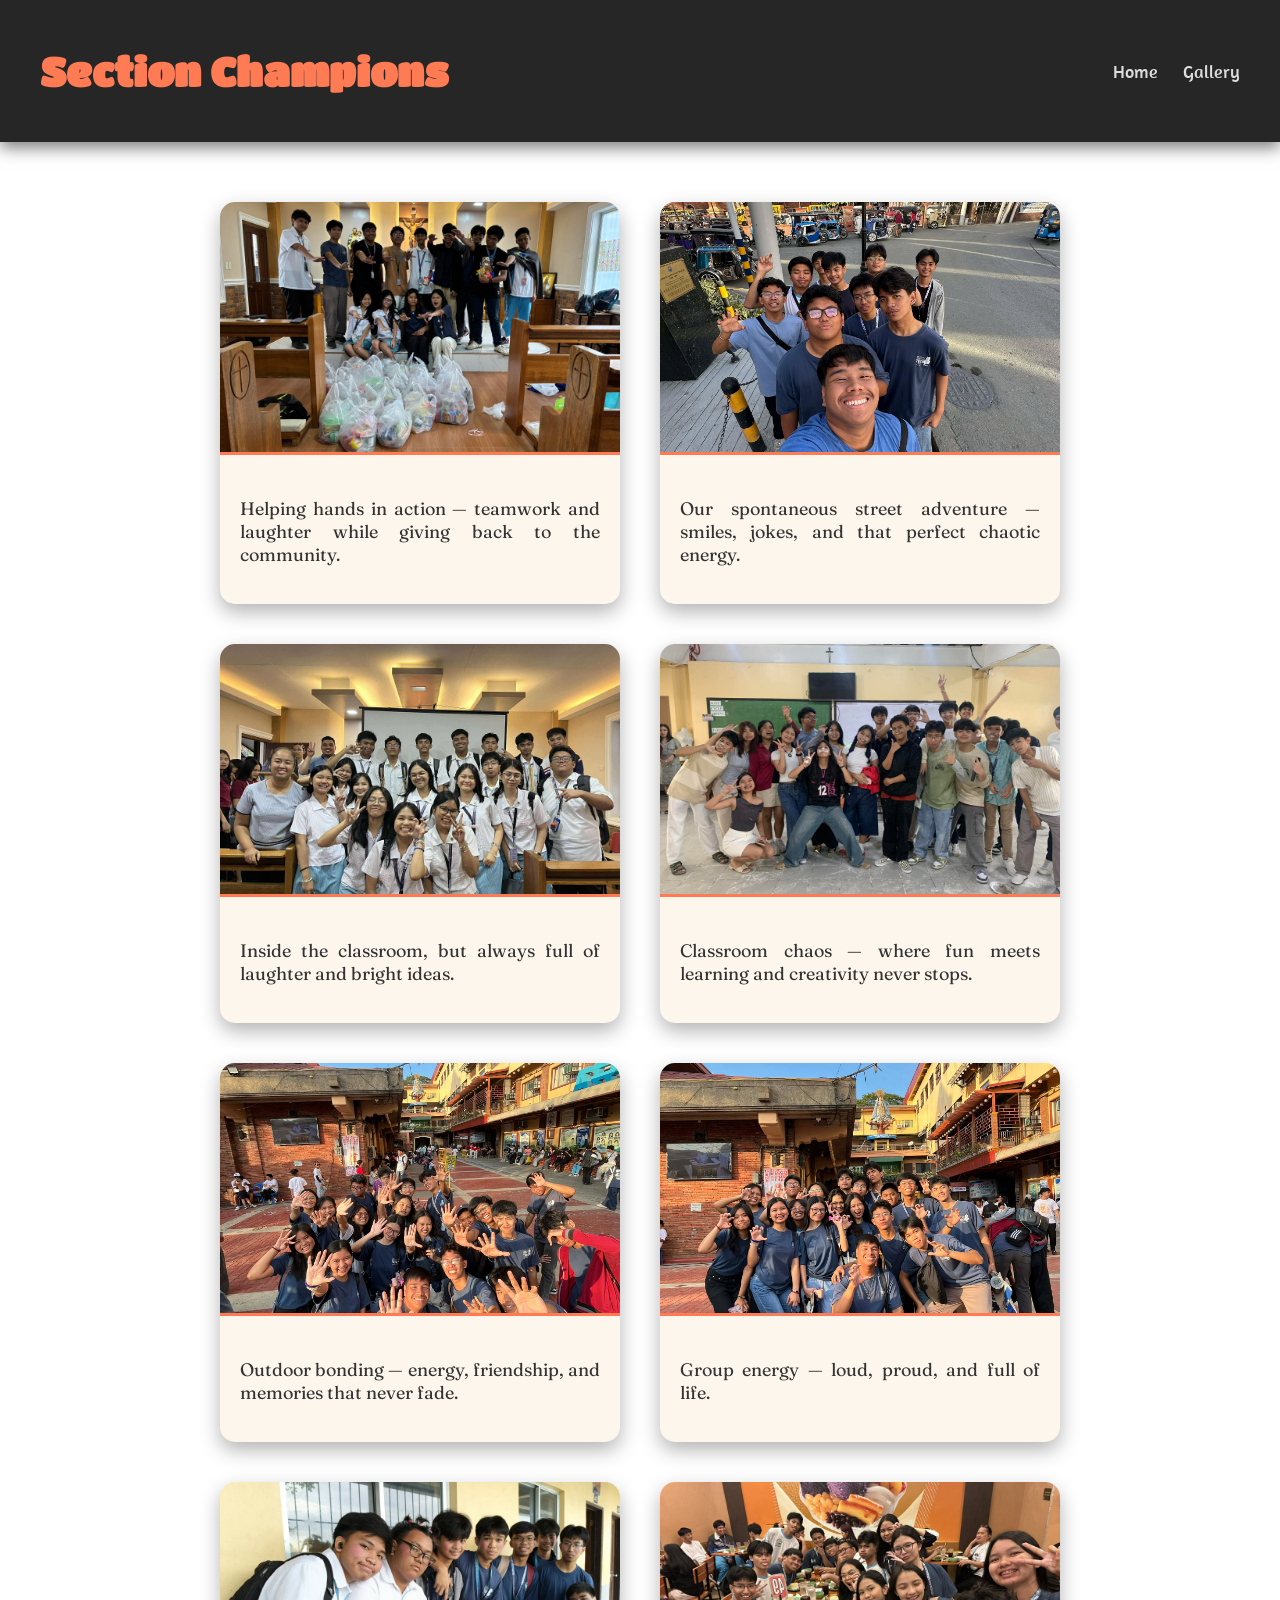
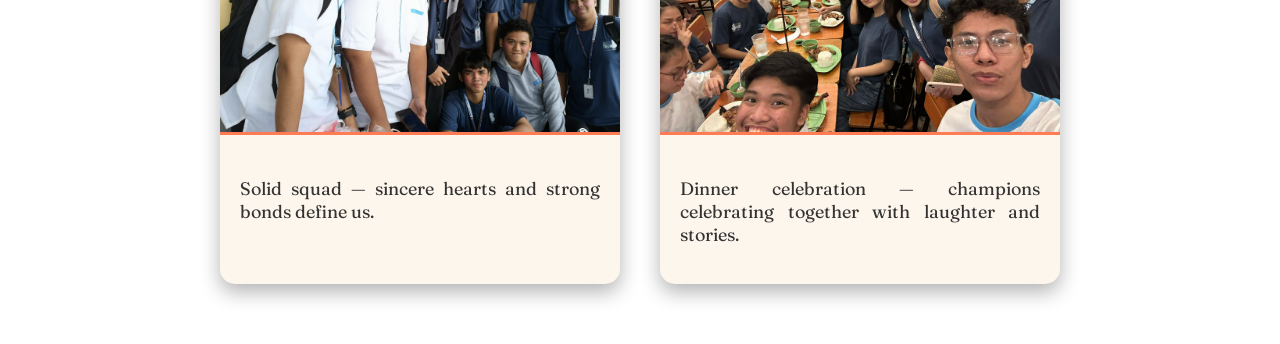
==== gallery.html @ e316a463 "Add files via upload" ====
<!DOCTYPE html>
<html lang="en">
<head>
  <meta charset="UTF-8">
  <title>Section Champions - Gallery</title>
  <link rel="stylesheet" href="style.css">
  <link href="https://fonts.googleapis.com/css2?family=Titan+One&family=Amaranth&family=Fraunces&display=swap" rel="stylesheet">
</head>
<body>
  <header>
    <nav>
      <h1>Section Champions</h1>
      <ul>
        <li><a href="index.html">Home</a></li>
        <li><a href="gallery.html">Gallery</a></li>
      </ul>
    </nav>
  </header>

  <section class="gallery">
    <div class="photo-card" onclick="openModal('image1')">
      <img src="image1.jpg" alt="Helping Hands">
      <p>Helping hands in action — teamwork and laughter while giving back to the community.</p>
    </div>

    <div class="photo-card" onclick="openModal('image2')">
      <img src="image2.jpg" alt="Street Adventure">
      <p>Our spontaneous street adventure — smiles, jokes, and that perfect chaotic energy.</p>
    </div>

    <div class="photo-card" onclick="openModal('image3')">
      <img src="image3.jpg" alt="Class Unity">
      <p>Inside the classroom, but always full of laughter and bright ideas.</p>
    </div>

    <div class="photo-card" onclick="openModal('image4')">
      <img src="image4.jpg" alt="Classroom Chaos">
      <p>Classroom chaos — where fun meets learning and creativity never stops.</p>
    </div>

    <div class="photo-card" onclick="openModal('image6')">
      <img src="image6.jpg" alt="Outdoor Bonding">
      <p>Outdoor bonding — energy, friendship, and memories that never fade.</p>
    </div>

    <div class="photo-card" onclick="openModal('image7')">
      <img src="image7.jpg" alt="Group Energy">
      <p>Group energy — loud, proud, and full of life.</p>
    </div>

    <div class="photo-card" onclick="openModal('image8')">
      <img src="image8.jpg" alt="Solid Squad">
      <p>Solid squad — sincere hearts and strong bonds define us.</p>
    </div>

    <div class="photo-card" onclick="openModal('image9')">
      <img src="image9.jpg" alt="Dinner Celebration">
      <p>Dinner celebration — champions celebrating together with laughter and stories.</p>
    </div>
  </section>

  <div id="modal" class="modal">
    <span class="close" onclick="closeModal()">&times;</span>
    <div class="modal-content">
      <img id="modal-img" src="" alt="">
      <div class="modal-text">
        <h2 id="modal-title"></h2>
        <p id="modal-desc"></p>
      </div>
    </div>
  </div>

  <script>
  const descriptions = {
    image1: {title: "Helping Hands", desc: "Teamwork and laughter while giving back to the community."},
    image2: {title: "Street Adventure", desc: "Spontaneous smiles, jokes, and that perfect chaotic energy."},
    image3: {title: "Class Unity", desc: "Inside the classroom, full of laughter and bright ideas."},
    image4: {title: "Classroom Chaos", desc: "Where fun meets learning and creativity never stops."},
    image6: {title: "Outdoor Bonding", desc: "Energy, friendship, and memories that never fade."},
    image7: {title: "Group Energy", desc: "Loud, proud, and full of life."},
    image8: {title: "Solid Squad", desc: "Sincere hearts and strong bonds define us."},
    image9: {title: "Dinner Celebration", desc: "Champions celebrating together with laughter and stories."}
  };

  function openModal(id) {
    const modal = document.getElementById('modal');
    const modalImg = document.getElementById('modal-img');
    const modalTitle = document.getElementById('modal-title');
    const modalDesc = document.getElementById('modal-desc');

    modal.style.display = 'flex';
    modalImg.src = id + '.jpg';
    modalTitle.textContent = descriptions[id].title;
    modalDesc.textContent = descriptions[id].desc;
    document.body.classList.add('modal-open');
    document.documentElement.classList.add('modal-open');
  }

  function closeModal() {
    document.getElementById('modal').style.display = 'none';
    document.body.classList.remove('modal-open');
    document.documentElement.classList.remove('modal-open');
  }
</script>

</body>
</html>
---- style.css ----
body {
  margin: 0;
  font-family: 'Fraunces', serif;
  color: #f5f5f5;
  position: relative;
  overflow-x: hidden;
}

body::-webkit-scrollbar {
  display: none;
}

body::before {
  content: "";
  position: fixed;
  top: 0; left: 0;
  width: 100%; height: 100%;
  background: url('background.jpg') no-repeat center center fixed;
  background-size: cover;
  filter: blur(8px) brightness(0.7);
  z-index: -1;
}

header nav {
  display: flex;
  justify-content: space-between;
  align-items: center;
  background-color: rgba(0,0,0,0.85);
  padding: 15px 40px;
  box-shadow: 0 6px 15px rgba(0,0,0,0.5);
}

header h1 {
  font-family: 'Titan One', cursive;
  font-size: 40px;
  color: #ff7b54;
}

header ul {
  list-style: none;
  display: flex;
  gap: 25px;
}

header ul li a {
  text-decoration: none;
  font-family: 'Amaranth', sans-serif;
  font-size: 18px;
  color: #ddd;
  transition: color 0.3s ease;
}

header ul li a:hover {
  color: #ff7b54;
}

.about-container {
  display: flex;
  align-items: center;
  justify-content: center;
  gap: 50px;
  padding: 80px 60px;
  max-width: 1200px;
  margin: 0 auto;
}

.about-image img {
  width: 450px;
  height: auto;
  border-radius: 20px;
  box-shadow: 0 15px 30px rgba(0,0,0,0.7);
  border: 3px solid #ff7b54;
}

.about-text {
  max-width: 600px;
  background-color: rgba(0,0,0,1);
  border: 4px solid #ff7b54;
  border-radius: 20px;
  padding: 40px;
  box-shadow: 0 15px 30px rgba(0,0,0,0.8);
}

.about-text h2 {
  font-family: 'Titan One', cursive;
  font-size: 55px;
  color: #ff7b54;
  margin-bottom: 25px;
  text-align: center;
}

.about-text p {
  font-family: 'Amaranth', sans-serif;
  font-size: 24px;
  line-height: 2;
  color: #fff;
  text-align: justify;
}

.gallery {
  display: flex;
  flex-wrap: wrap;
  justify-content: center;
  gap: 40px;
  padding: 60px 40px;
}

.photo-card {
  width: 400px;
  background-color: #fdf6ec;
  border-radius: 15px;
  box-shadow: 0 8px 20px rgba(0,0,0,0.3);
  overflow: hidden;
  transition: transform 0.3s ease, box-shadow 0.3s ease;
}

.photo-card:hover {
  transform: translateY(-10px);
  box-shadow: 0 15px 30px rgba(0,0,0,0.4);
}

.photo-card img {
  width: 100%;
  height: 250px;
  object-fit: cover;
  border-bottom: 3px solid #ff7b54;
}

.photo-card p {
  font-family: 'Fraunces', serif;
  font-size: 18px;
  color: #333;
  padding: 20px;
  text-align: justify;
}

.modal {
  display: none;
  position: fixed;
  z-index: 10;
  left: 0;
  top: 0;
  width: 100%;
  height: 100%;
  background-color: rgba(0,0,0,0.85);
  justify-content: center;
  align-items: center;
}

.modal-content {
  display: flex;
  background-color: #fdf6ec;
  border-radius: 20px;
  overflow: hidden;
  width: 85%;
  max-width: 1000px;
  box-shadow: 0 20px 40px rgba(0,0,0,0.7);
}

.modal-content img {
  width: 50%;
  object-fit: cover;
  border-right: 3px solid #ff7b54;
}

.modal-text {
  padding: 40px;
  width: 50%;
}

.modal-text h2 {
  font-family: 'Titan One', cursive;
  color: #ff7b54;
  font-size: 36px;
  margin-bottom: 15px;
}

.modal-text p {
  font-family: 'Fraunces', serif;
  font-size: 18px;
  color: #333;
  line-height: 1.8;
}

.close {
  position: absolute;
  top: 20px;
  right: 40px;
  font-size: 45px;
  color: #fff;
  cursor: pointer;
  font-weight: bold;
  transition: color 0.3s ease;
}

.close:hover {
  color: #ff7b54;
}

body.modal-open {
  overflow: hidden;
}

html.modal-open {
  overflow: hidden;
}
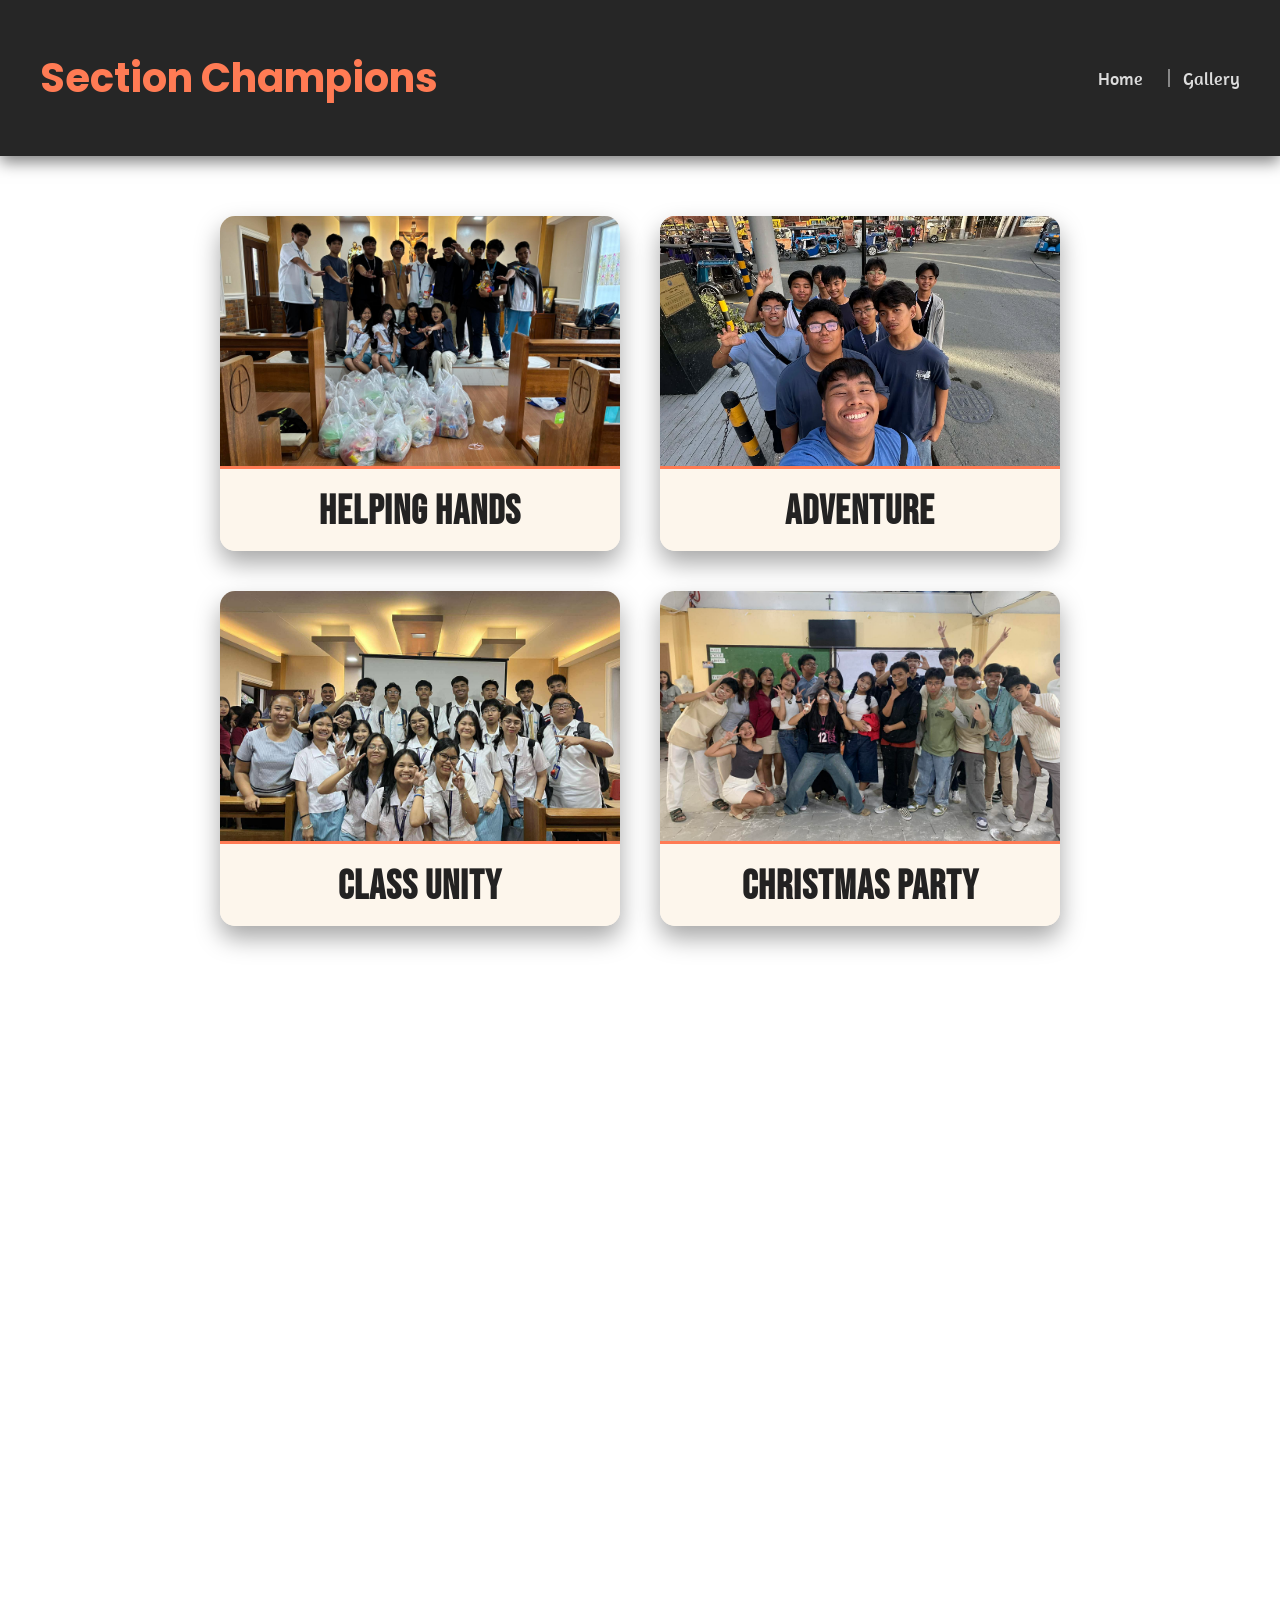
==== commit 17c2846b: "Add files via upload" ====
--- a/gallery.html
+++ b/gallery.html
@@ -5,6 +5,8 @@
   <title>Section Champions - Gallery</title>
   <link rel="stylesheet" href="style.css">
   <link href="https://fonts.googleapis.com/css2?family=Titan+One&family=Amaranth&family=Fraunces&display=swap" rel="stylesheet">
+  <link href="https://fonts.googleapis.com/css2?family=Poppins:wght@600&family=Inter:wght@400&display=swap" rel="stylesheet">
+  <link href="https://fonts.googleapis.com/css2?family=Titan+One&family=Bebas+Neue&display=swap" rel="stylesheet"
 </head>
 <body>
   <header>
@@ -20,42 +22,42 @@
   <section class="gallery">
     <div class="photo-card" onclick="openModal('image1')">
       <img src="image1.jpg" alt="Helping Hands">
-      <p>Helping hands in action — teamwork and laughter while giving back to the community.</p>
+      <h1>Helping hands</h1>
     </div>
 
     <div class="photo-card" onclick="openModal('image2')">
       <img src="image2.jpg" alt="Street Adventure">
-      <p>Our spontaneous street adventure — smiles, jokes, and that perfect chaotic energy.</p>
+      <h1> Adventure </h1>
     </div>
 
     <div class="photo-card" onclick="openModal('image3')">
       <img src="image3.jpg" alt="Class Unity">
-      <p>Inside the classroom, but always full of laughter and bright ideas.</p>
+      <h1> Class Unity </h1>
     </div>
 
     <div class="photo-card" onclick="openModal('image4')">
       <img src="image4.jpg" alt="Classroom Chaos">
-      <p>Classroom chaos — where fun meets learning and creativity never stops.</p>
+      <h1> Christmas Party </h1>
     </div>
 
     <div class="photo-card" onclick="openModal('image6')">
       <img src="image6.jpg" alt="Outdoor Bonding">
-      <p>Outdoor bonding — energy, friendship, and memories that never fade.</p>
+      <h1> Fiesta Procession </h1>
     </div>
 
     <div class="photo-card" onclick="openModal('image7')">
       <img src="image7.jpg" alt="Group Energy">
-      <p>Group energy — loud, proud, and full of life.</p>
+      <h1> Group energy </h1>
     </div>
 
     <div class="photo-card" onclick="openModal('image8')">
       <img src="image8.jpg" alt="Solid Squad">
-      <p>Solid squad — sincere hearts and strong bonds define us.</p>
+      <h1> Solid Squad </h1>
     </div>
 
     <div class="photo-card" onclick="openModal('image9')">
       <img src="image9.jpg" alt="Dinner Celebration">
-      <p>Dinner celebration — champions celebrating together with laughter and stories.</p>
+      <h1> Lunch Celebration </h1>
     </div>
   </section>
 
@@ -72,14 +74,21 @@
 
   <script>
   const descriptions = {
-    image1: {title: "Helping Hands", desc: "Teamwork and laughter while giving back to the community."},
-    image2: {title: "Street Adventure", desc: "Spontaneous smiles, jokes, and that perfect chaotic energy."},
-    image3: {title: "Class Unity", desc: "Inside the classroom, full of laughter and bright ideas."},
-    image4: {title: "Classroom Chaos", desc: "Where fun meets learning and creativity never stops."},
-    image6: {title: "Outdoor Bonding", desc: "Energy, friendship, and memories that never fade."},
-    image7: {title: "Group Energy", desc: "Loud, proud, and full of life."},
-    image8: {title: "Solid Squad", desc: "Sincere hearts and strong bonds define us."},
-    image9: {title: "Dinner Celebration", desc: "Champions celebrating together with laughter and stories."}
+    image1: {title: "Helping Hands", desc: "A group of classmates gather in a chapel, surrounded by bags of donations, smiling as they work together. This moment reflects being service oriented and responsible, showing how teamwork and faith can turn small efforts into meaningful impact for the community."},
+
+    image2: {title: "Street Adventure", desc: "Friends walk together down the street, laughing and enjoying the spontaneity of the day. It’s a carefree moment that highlights the joy of being truthful and genuine with one another, living responsibly while embracing the fun of being young."},
+
+    image3: {title: "Class Unity", desc: "Inside the classroom, students sit together, sharing ideas and laughter. This scene reflects being hardworking and responsible, balancing fun with dedication to learning, and showing how unity makes challenges easier to face."},
+
+    image4: {title: "Christmas Party", desc: "The section celebrates Christmas with decorations, food, and laughter. It’s a joyful gathering rooted in gratitude, reflecting a God‑fearing spirit and the value of fellowship, where kindness and service shine through in simple acts of sharing."},
+    
+    image6: {title: "Fiesta Procession", desc: "Students join a lively procession, walking together in celebration of tradition. This moment connects to being truthful and service‑oriented, honoring culture with sincerity and showing respect for community responsibilities."},
+
+    image7: {title: "Group Energy", desc: "Everyone poses together with loud cheers and playful gestures, radiating positivity. This picture reflects being hardworking and responsible, showing that energy and enthusiasm are just as important as perseverance in building strong bonds."},
+
+    image8: {title: "Solid Squad", desc: "Friends stand side by side, united and confident. This moment reflects truthfulness and responsibility, showing loyalty, honesty, and the strength of a group that supports one another through challenges."},
+
+    image9: {title: "Dinner Celebration", desc: "Around a table filled with food, classmates laugh and share stories. This scene reflects a God‑fearing gratitude and a responsible fellowship, where sharing meals becomes a way to celebrate blessings and strengthen friendships."}
   };
 
   function openModal(id) {
@@ -101,6 +110,24 @@
     document.body.classList.remove('modal-open');
     document.documentElement.classList.remove('modal-open');
   }
+
+  const cards = document.querySelectorAll('.photo-card');
+
+  const observer = new IntersectionObserver(entries => {
+    entries.forEach(entry => {
+      if (entry.isIntersecting && !entry.target.classList.contains('show')) {
+        const index = Array.from(cards).indexOf(entry.target);
+        setTimeout(() => {
+          entry.target.classList.add('show');
+        }, index * 180);
+        observer.unobserve(entry.target);
+      }
+    });
+  }, { threshold: 0.2 });
+
+  cards.forEach(card => {
+    observer.observe(card);
+  });
 </script>
 
 </body>
--- a/style.css
+++ b/style.css
@@ -21,6 +21,12 @@
   z-index: -1;
 }
 
+header {
+  position: sticky;   /* makes the whole header stick */
+  top: 0;             /* stick to the very top */
+  z-index: 1000;      /* keep it above other content */
+}
+
 header nav {
   display: flex;
   justify-content: space-between;
@@ -30,8 +36,9 @@
   box-shadow: 0 6px 15px rgba(0,0,0,0.5);
 }
 
+
 header h1 {
-  font-family: 'Titan One', cursive;
+  font-family: 'Poppins', sans-serif;
   font-size: 40px;
   color: #ff7b54;
 }
@@ -40,6 +47,22 @@
   list-style: none;
   display: flex;
   gap: 25px;
+}
+
+header ul li + li {
+  position: relative;
+  padding-left: 15px;
+}
+
+header ul li + li::before {
+  content: "";
+  position: absolute;
+  left: 0;
+  top: 50%;
+  transform: translateY(-50%);
+  height: 18px;
+  width: 1.5px;
+  background-color: rgba(255, 255, 255, 0.45);
 }
 
 header ul li a {
@@ -82,7 +105,7 @@
 }
 
 .about-text h2 {
-  font-family: 'Titan One', cursive;
+  font-family: 'Inter', sans-serif;
   font-size: 55px;
   color: #ff7b54;
   margin-bottom: 25px;
@@ -90,7 +113,7 @@
 }
 
 .about-text p {
-  font-family: 'Amaranth', sans-serif;
+  font-family: 'Inter', sans-serif;
   font-size: 24px;
   line-height: 2;
   color: #fff;
@@ -109,14 +132,24 @@
   width: 400px;
   background-color: #fdf6ec;
   border-radius: 15px;
-  box-shadow: 0 8px 20px rgba(0,0,0,0.3);
+  box-shadow: 0 12px 25px rgba(0,0,0,0.35);
   overflow: hidden;
-  transition: transform 0.3s ease, box-shadow 0.3s ease;
-}
-
-.photo-card:hover {
-  transform: translateY(-10px);
-  box-shadow: 0 15px 30px rgba(0,0,0,0.4);
+  opacity: 0;
+  transform: translateY(30px);
+  transition: opacity 0.6s ease, transform 0.6s ease, box-shadow 0.3s ease;
+}
+
+.photo-card.show {
+  opacity: 1;
+  transform: translateY(0);
+}
+
+.photo-card.show:hover {
+  opacity: 1;
+  transform: translateY(-12px) scale(1.05);
+  box-shadow: 0 20px 40px rgba(0,0,0,0.45),
+              0 0 50px rgba(255,123,84,1);
+  cursor: pointer;
 }
 
 .photo-card img {
@@ -126,12 +159,16 @@
   border-bottom: 3px solid #ff7b54;
 }
 
-.photo-card p {
-  font-family: 'Fraunces', serif;
-  font-size: 18px;
-  color: #333;
-  padding: 20px;
-  text-align: justify;
+.photo-card h1 {
+  font-family: 'Bebas Neue', sans-serif;
+  font-size:  40px;
+  color: #232222;
+  text-transform: uppercase;
+  letter-spacing: 1px;
+  text-align: center;
+  padding: 15px 0;
+  margin: 0;
+  background-color: #fdf6ec;
 }
 
 .modal {
@@ -173,13 +210,19 @@
   color: #ff7b54;
   font-size: 36px;
   margin-bottom: 15px;
+  text-shadow: 2px 2px 5px rgba(0, 0, 0, 0.55);
 }
 
 .modal-text p {
   font-family: 'Fraunces', serif;
-  font-size: 18px;
+  font-size: 20px;
   color: #333;
   line-height: 1.8;
+}
+
+#modal-desc {
+  font-family: verdana;
+  font-weight: 900;
 }
 
 .close {
@@ -204,3 +247,90 @@
 html.modal-open {
   overflow: hidden;
 }
+
+/* Mobile Responsive Styles */
+@media (max-width: 768px) {
+  header h1 {
+    font-size: 28px;
+  }
+
+  header ul {
+    gap: 15px;
+  }
+
+  header ul li a {
+    font-size: 16px;
+  }
+
+  .about-container {
+  display: flex;
+  flex-direction: column;   /* stack items vertically */
+  align-items: center;      /* center them horizontally */
+  justify-content: center;
+  gap: 30px;                /* space between image and text */
+  padding: 60px 20px;
+  max-width: 900px;
+  margin: 0 auto;
+}
+
+
+  .about-image img {
+    width: 100%;
+    max-width: 320px;
+  }
+
+  .about-text {
+    max-width: 100%;
+    padding: 20px;
+  }
+
+  .about-text h2 {
+    font-size: 36px;
+  }
+
+  .about-text p {
+    font-size: 18px;
+    line-height: 1.6;
+  }
+
+  .circle-values {
+    width: 250px;
+    height: 250px;
+    border-width: 3px;
+  }
+
+  .circle-values span {
+    font-size: 18px;
+  }
+
+  .gallery {
+    padding: 30px 20px;
+    gap: 20px;
+  }
+
+  .photo-card {
+    width: 100%;
+    max-width: 320px;
+  }
+
+  .photo-card h1 {
+    font-size: 28px;
+  }
+
+  .modal-content {
+    flex-direction: column;
+    width: 95%;
+  }
+
+  .modal-content img {
+    width: 100%;
+    border-right: none;
+    border-bottom: 3px solid #ff7b54;
+  }
+
+  .modal-text {
+    width: 100%;
+    padding: 20px;
+  }
+}
+
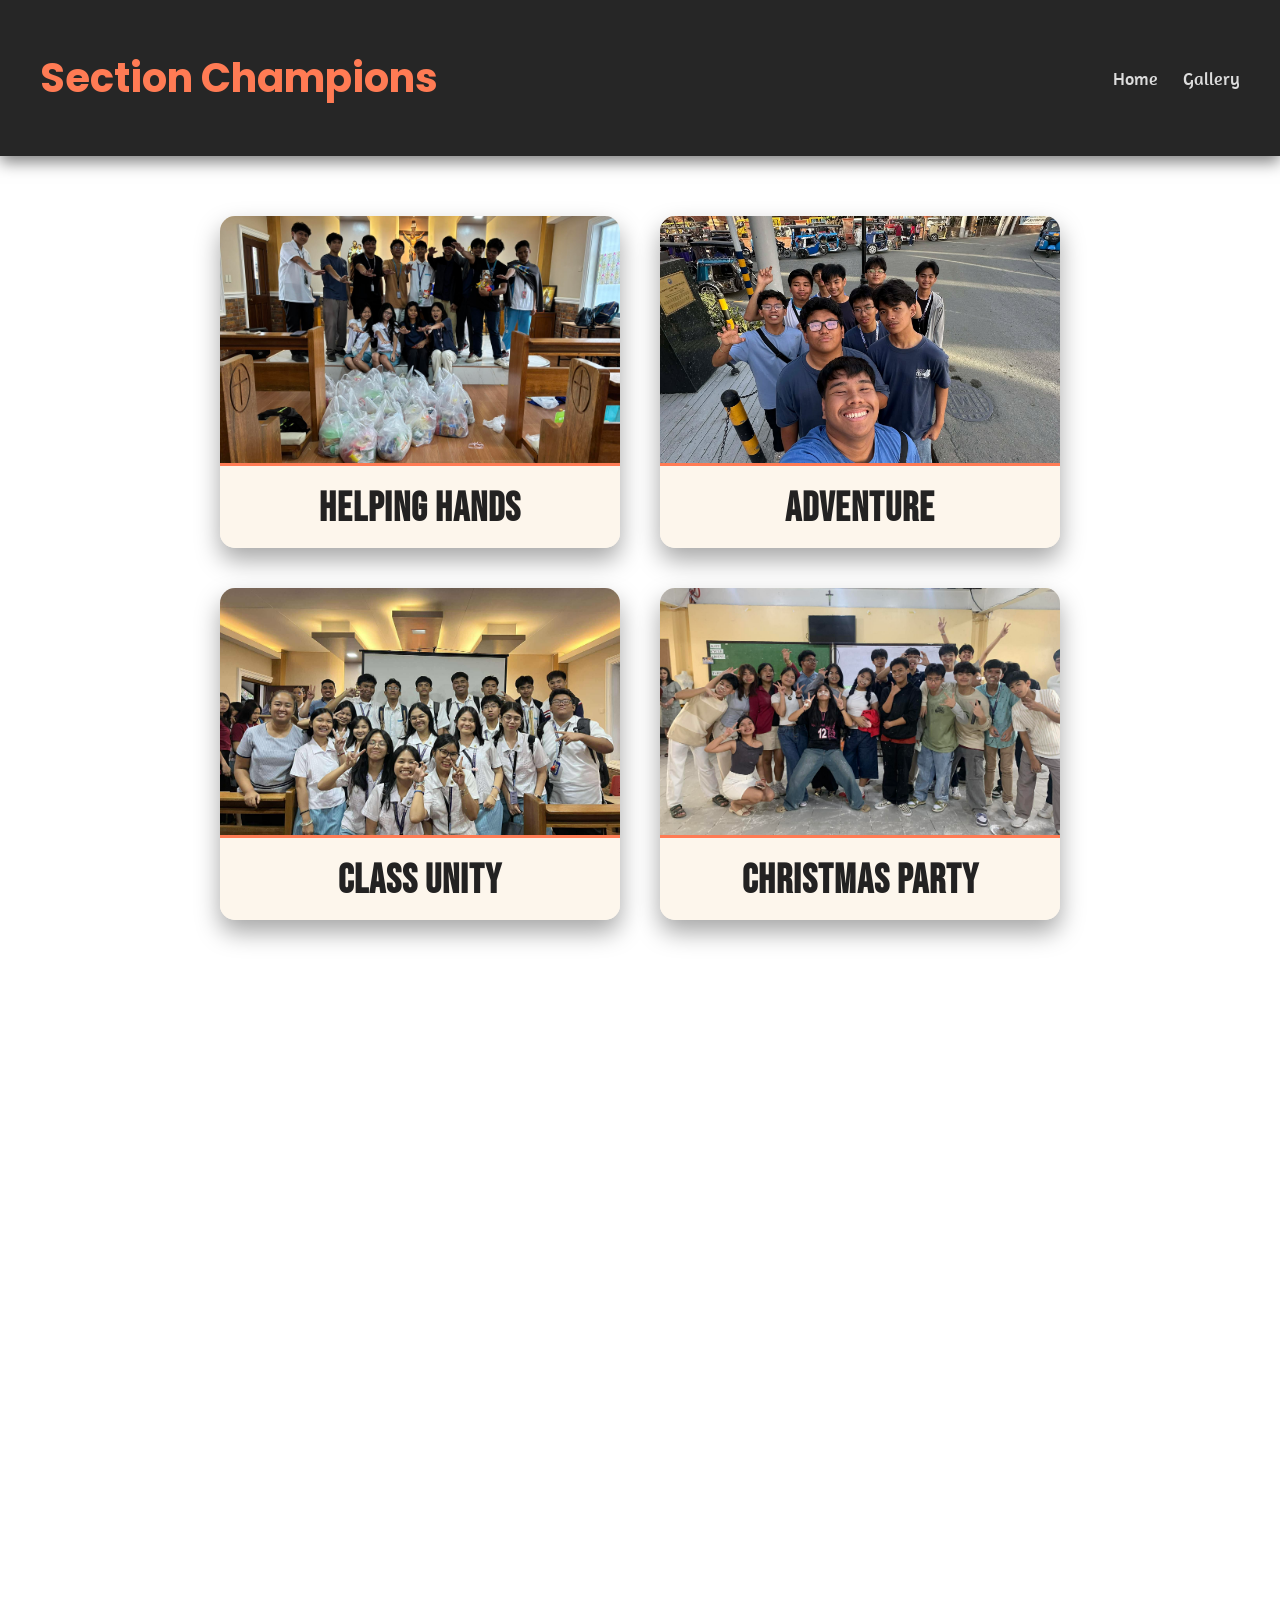
==== commit fe481de4: "Update gallery.html" ====
--- a/gallery.html
+++ b/gallery.html
@@ -2,11 +2,12 @@
 <html lang="en">
 <head>
   <meta charset="UTF-8">
+  <meta name="viewport" content="width=device-width, initial-scale=1.0">
   <title>Section Champions - Gallery</title>
   <link rel="stylesheet" href="style.css">
   <link href="https://fonts.googleapis.com/css2?family=Titan+One&family=Amaranth&family=Fraunces&display=swap" rel="stylesheet">
   <link href="https://fonts.googleapis.com/css2?family=Poppins:wght@600&family=Inter:wght@400&display=swap" rel="stylesheet">
-  <link href="https://fonts.googleapis.com/css2?family=Titan+One&family=Bebas+Neue&display=swap" rel="stylesheet"
+  <link href="https://fonts.googleapis.com/css2?family=Titan+One&family=Bebas+Neue&display=swap" rel="stylesheet">
 </head>
 <body>
   <header>
@@ -27,37 +28,37 @@
 
     <div class="photo-card" onclick="openModal('image2')">
       <img src="image2.jpg" alt="Street Adventure">
-      <h1> Adventure </h1>
+      <h1>Adventure</h1>
     </div>
 
     <div class="photo-card" onclick="openModal('image3')">
       <img src="image3.jpg" alt="Class Unity">
-      <h1> Class Unity </h1>
+      <h1>Class Unity</h1>
     </div>
 
     <div class="photo-card" onclick="openModal('image4')">
       <img src="image4.jpg" alt="Classroom Chaos">
-      <h1> Christmas Party </h1>
+      <h1>Christmas Party</h1>
     </div>
 
     <div class="photo-card" onclick="openModal('image6')">
       <img src="image6.jpg" alt="Outdoor Bonding">
-      <h1> Fiesta Procession </h1>
+      <h1>Fiesta Procession</h1>
     </div>
 
     <div class="photo-card" onclick="openModal('image7')">
       <img src="image7.jpg" alt="Group Energy">
-      <h1> Group energy </h1>
+      <h1>Group Energy</h1>
     </div>
 
     <div class="photo-card" onclick="openModal('image8')">
       <img src="image8.jpg" alt="Solid Squad">
-      <h1> Solid Squad </h1>
+      <h1>Solid Squad</h1>
     </div>
 
     <div class="photo-card" onclick="openModal('image9')">
       <img src="image9.jpg" alt="Dinner Celebration">
-      <h1> Lunch Celebration </h1>
+      <h1>Lunch Celebration</h1>
     </div>
   </section>
 
--- a/style.css
+++ b/style.css
@@ -1,3 +1,7 @@
+* {
+  box-sizing: border-box;
+}
+
 body {
   margin: 0;
   font-family: 'Fraunces', serif;
@@ -21,13 +25,9 @@
   z-index: -1;
 }
 
-header {
-  position: sticky;   /* makes the whole header stick */
-  top: 0;             /* stick to the very top */
-  z-index: 1000;      /* keep it above other content */
-}
-
 header nav {
+  position: sticky;
+  top: 0;
   display: flex;
   justify-content: space-between;
   align-items: center;
@@ -36,7 +36,6 @@
   box-shadow: 0 6px 15px rgba(0,0,0,0.5);
 }
 
-
 header h1 {
   font-family: 'Poppins', sans-serif;
   font-size: 40px;
@@ -47,22 +46,6 @@
   list-style: none;
   display: flex;
   gap: 25px;
-}
-
-header ul li + li {
-  position: relative;
-  padding-left: 15px;
-}
-
-header ul li + li::before {
-  content: "";
-  position: absolute;
-  left: 0;
-  top: 50%;
-  transform: translateY(-50%);
-  height: 18px;
-  width: 1.5px;
-  background-color: rgba(255, 255, 255, 0.45);
 }
 
 header ul li a {
@@ -87,12 +70,56 @@
   margin: 0 auto;
 }
 
+.about-image,
+.about-text {
+  flex: 1 1 0;
+  width: 50%;
+}
+
 .about-image img {
-  width: 450px;
+  width: 100%;
+  max-width: 100%;
   height: auto;
   border-radius: 20px;
   box-shadow: 0 15px 30px rgba(0,0,0,0.7);
   border: 3px solid #ff7b54;
+}
+
+@media (max-width: 768px) {
+  .about-container {
+    flex-direction: column;
+    align-items: center;
+    padding: 40px 20px;
+    gap: 30px;
+  }
+
+  .about-image {
+    order: 1;
+    width: 100%;
+    display: flex;
+    justify-content: center;
+  }
+
+  .about-text {
+    order: 2;
+    width: 100%;
+    max-width: 100%;
+    padding: 24px;
+  }
+
+  .about-image img {
+    width: 100%;
+    max-width: 450px;
+  }
+
+  .about-text h2 {
+    font-size: 38px;
+  }
+
+  .about-text p {
+    font-size: 18px;
+    line-height: 1.7;
+  }
 }
 
 .about-text {
@@ -161,7 +188,7 @@
 
 .photo-card h1 {
   font-family: 'Bebas Neue', sans-serif;
-  font-size:  40px;
+  font-size: 40px;
   color: #232222;
   text-transform: uppercase;
   letter-spacing: 1px;
@@ -247,90 +274,3 @@
 html.modal-open {
   overflow: hidden;
 }
-
-/* Mobile Responsive Styles */
-@media (max-width: 768px) {
-  header h1 {
-    font-size: 28px;
-  }
-
-  header ul {
-    gap: 15px;
-  }
-
-  header ul li a {
-    font-size: 16px;
-  }
-
-  .about-container {
-  display: flex;
-  flex-direction: column;   /* stack items vertically */
-  align-items: center;      /* center them horizontally */
-  justify-content: center;
-  gap: 30px;                /* space between image and text */
-  padding: 60px 20px;
-  max-width: 900px;
-  margin: 0 auto;
-}
-
-
-  .about-image img {
-    width: 100%;
-    max-width: 320px;
-  }
-
-  .about-text {
-    max-width: 100%;
-    padding: 20px;
-  }
-
-  .about-text h2 {
-    font-size: 36px;
-  }
-
-  .about-text p {
-    font-size: 18px;
-    line-height: 1.6;
-  }
-
-  .circle-values {
-    width: 250px;
-    height: 250px;
-    border-width: 3px;
-  }
-
-  .circle-values span {
-    font-size: 18px;
-  }
-
-  .gallery {
-    padding: 30px 20px;
-    gap: 20px;
-  }
-
-  .photo-card {
-    width: 100%;
-    max-width: 320px;
-  }
-
-  .photo-card h1 {
-    font-size: 28px;
-  }
-
-  .modal-content {
-    flex-direction: column;
-    width: 95%;
-  }
-
-  .modal-content img {
-    width: 100%;
-    border-right: none;
-    border-bottom: 3px solid #ff7b54;
-  }
-
-  .modal-text {
-    width: 100%;
-    padding: 20px;
-  }
-}
-
